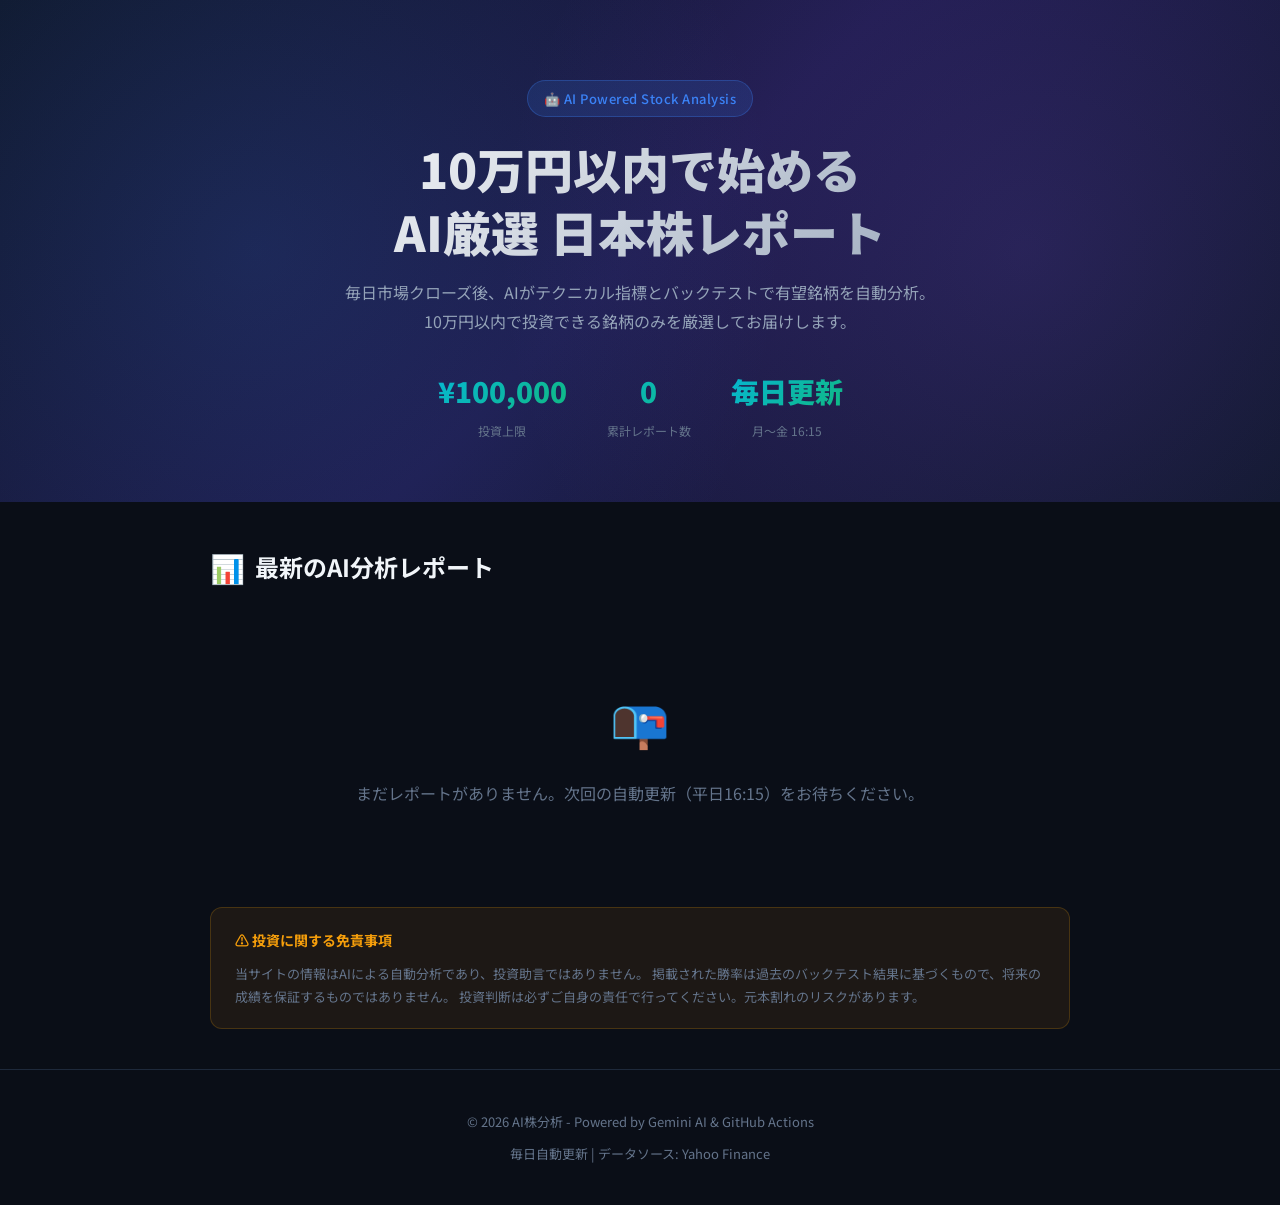
==== docs/index.html @ 30c02475 "Full backup updates for docs/index.html" ====
<!DOCTYPE html>
<html lang="ja">
<head>
    <meta charset="UTF-8">
    <meta name="viewport" content="width=device-width, initial-scale=1.0">
    <title>AI株分析 - 10万円以内で始める日本株投資</title>
    <meta name="description" content="AIが毎日厳選した10万円以内で買える日本株の分析レポート。テクニカル指標とバックテストに基づく有望銘柄を無料で紹介。">
    <link rel="preconnect" href="https://fonts.googleapis.com">
    <link rel="preconnect" href="https://fonts.gstatic.com" crossorigin>
    <link href="https://fonts.googleapis.com/css2?family=Noto+Sans+JP:wght@300;400;500;700;900&display=swap" rel="stylesheet">
    <style>
        :root {
            --bg-primary: #0a0e17;
            --bg-secondary: #111827;
            --bg-card: #1a2332;
            --bg-card-hover: #1f2b3d;
            --accent-blue: #3b82f6;
            --accent-cyan: #06b6d4;
            --accent-green: #10b981;
            --accent-amber: #f59e0b;
            --accent-red: #ef4444;
            --accent-purple: #8b5cf6;
            --text-primary: #f1f5f9;
            --text-secondary: #94a3b8;
            --text-muted: #64748b;
            --border: #1e293b;
            --gradient-1: linear-gradient(135deg, #3b82f6, #8b5cf6);
            --gradient-2: linear-gradient(135deg, #06b6d4, #10b981);
            --gradient-hero: linear-gradient(135deg, #0f172a 0%, #1e1b4b 50%, #0f172a 100%);
        }

        * { margin: 0; padding: 0; box-sizing: border-box; }

        body {
            font-family: 'Noto Sans JP', sans-serif;
            background: var(--bg-primary);
            color: var(--text-primary);
            line-height: 1.8;
            min-height: 100vh;
        }

        /* Hero Section */
        .hero {
            background: var(--gradient-hero);
            padding: 80px 20px 60px;
            text-align: center;
            position: relative;
            overflow: hidden;
        }

        .hero::before {
            content: '';
            position: absolute;
            top: 0; left: 0; right: 0; bottom: 0;
            background:
                radial-gradient(circle at 20% 50%, rgba(59, 130, 246, 0.15) 0%, transparent 50%),
                radial-gradient(circle at 80% 50%, rgba(139, 92, 246, 0.15) 0%, transparent 50%);
            pointer-events: none;
        }

        .hero-content { position: relative; z-index: 1; max-width: 800px; margin: 0 auto; }

        .hero-badge {
            display: inline-block;
            background: rgba(59, 130, 246, 0.15);
            border: 1px solid rgba(59, 130, 246, 0.3);
            color: var(--accent-blue);
            padding: 6px 16px;
            border-radius: 20px;
            font-size: 13px;
            font-weight: 500;
            margin-bottom: 20px;
            letter-spacing: 0.5px;
        }

        .hero h1 {
            font-size: clamp(28px, 5vw, 48px);
            font-weight: 900;
            background: linear-gradient(135deg, #fff, #94a3b8);
            -webkit-background-clip: text;
            -webkit-text-fill-color: transparent;
            margin-bottom: 16px;
            line-height: 1.3;
        }

        .hero p {
            font-size: 16px;
            color: var(--text-secondary);
            max-width: 600px;
            margin: 0 auto 30px;
        }

        .hero-stats {
            display: flex;
            justify-content: center;
            gap: 40px;
            flex-wrap: wrap;
        }

        .hero-stat {
            text-align: center;
        }

        .hero-stat-value {
            font-size: 28px;
            font-weight: 900;
            background: var(--gradient-2);
            -webkit-background-clip: text;
            -webkit-text-fill-color: transparent;
        }

        .hero-stat-label {
            font-size: 12px;
            color: var(--text-muted);
            margin-top: 4px;
        }

        /* Container */
        .container {
            max-width: 900px;
            margin: 0 auto;
            padding: 40px 20px;
        }

        /* Section Title */
        .section-title {
            font-size: 24px;
            font-weight: 700;
            margin-bottom: 24px;
            display: flex;
            align-items: center;
            gap: 10px;
        }

        .section-title .icon {
            font-size: 28px;
        }

        /* Post Card */
        .post-card {
            background: var(--bg-card);
            border: 1px solid var(--border);
            border-radius: 16px;
            padding: 32px;
            margin-bottom: 24px;
            transition: all 0.3s ease;
            position: relative;
            overflow: hidden;
        }

        .post-card::before {
            content: '';
            position: absolute;
            top: 0; left: 0; right: 0;
            height: 3px;
            background: var(--gradient-1);
        }

        .post-card:hover {
            background: var(--bg-card-hover);
            border-color: rgba(59, 130, 246, 0.3);
            transform: translateY(-2px);
            box-shadow: 0 8px 30px rgba(0, 0, 0, 0.3);
        }

        .post-date {
            font-size: 13px;
            color: var(--text-muted);
            margin-bottom: 8px;
        }

        .post-title {
            font-size: 20px;
            font-weight: 700;
            margin-bottom: 16px;
            line-height: 1.4;
        }

        .post-meta {
            display: flex;
            gap: 12px;
            flex-wrap: wrap;
            margin-bottom: 16px;
        }

        .tag {
            display: inline-flex;
            align-items: center;
            gap: 4px;
            padding: 4px 12px;
            border-radius: 8px;
            font-size: 13px;
            font-weight: 500;
        }

        .tag-price {
            background: rgba(16, 185, 129, 0.15);
            color: var(--accent-green);
            border: 1px solid rgba(16, 185, 129, 0.2);
        }

        .tag-winrate {
            background: rgba(59, 130, 246, 0.15);
            color: var(--accent-blue);
            border: 1px solid rgba(59, 130, 246, 0.2);
        }

        .tag-code {
            background: rgba(139, 92, 246, 0.15);
            color: var(--accent-purple);
            border: 1px solid rgba(139, 92, 246, 0.2);
        }

        .post-content {
            color: var(--text-secondary);
            font-size: 15px;
            white-space: pre-wrap;
            line-height: 1.9;
        }

        .post-content h2, .post-content h3 {
            color: var(--text-primary);
            margin: 20px 0 10px;
        }

        /* Data Table */
        .data-grid {
            display: grid;
            grid-template-columns: repeat(auto-fit, minmax(180px, 1fr));
            gap: 12px;
            margin: 16px 0;
        }

        .data-item {
            background: rgba(255,255,255,0.03);
            border: 1px solid var(--border);
            border-radius: 10px;
            padding: 14px;
            text-align: center;
        }

        .data-item-label {
            font-size: 11px;
            color: var(--text-muted);
            text-transform: uppercase;
            letter-spacing: 0.5px;
        }

        .data-item-value {
            font-size: 20px;
            font-weight: 700;
            margin-top: 4px;
        }

        .data-item-value.green { color: var(--accent-green); }
        .data-item-value.blue { color: var(--accent-blue); }
        .data-item-value.amber { color: var(--accent-amber); }
        .data-item-value.red { color: var(--accent-red); }

        /* No post */
        .no-post {
            text-align: center;
            padding: 60px 20px;
            color: var(--text-muted);
        }

        .no-post .icon { font-size: 48px; margin-bottom: 16px; }

        /* Disclaimer */
        .disclaimer {
            background: rgba(245, 158, 11, 0.08);
            border: 1px solid rgba(245, 158, 11, 0.2);
            border-radius: 12px;
            padding: 20px 24px;
            margin-top: 40px;
            font-size: 13px;
            color: var(--text-muted);
            line-height: 1.8;
        }

        .disclaimer-title {
            color: var(--accent-amber);
            font-weight: 700;
            font-size: 14px;
            margin-bottom: 8px;
        }

        /* Footer */
        .footer {
            text-align: center;
            padding: 40px 20px;
            border-top: 1px solid var(--border);
            color: var(--text-muted);
            font-size: 13px;
        }

        /* Responsive */
        @media (max-width: 600px) {
            .hero { padding: 60px 16px 40px; }
            .hero-stats { gap: 24px; }
            .post-card { padding: 20px; }
            .data-grid { grid-template-columns: repeat(2, 1fr); }
        }

        /* Animation */
        @keyframes fadeIn {
            from { opacity: 0; transform: translateY(20px); }
            to { opacity: 1; transform: translateY(0); }
        }
        .post-card { animation: fadeIn 0.5s ease-out; }
    </style>
</head>
<body>
    <section class="hero">
        <div class="hero-content">
            <div class="hero-badge">🤖 AI Powered Stock Analysis</div>
            <h1>10万円以内で始める<br>AI厳選 日本株レポート</h1>
            <p>毎日市場クローズ後、AIがテクニカル指標とバックテストで有望銘柄を自動分析。10万円以内で投資できる銘柄のみを厳選してお届けします。</p>
            <div class="hero-stats">
                <div class="hero-stat">
                    <div class="hero-stat-value">¥100,000</div>
                    <div class="hero-stat-label">投資上限</div>
                </div>
                <div class="hero-stat">
                    <div class="hero-stat-value" id="total-posts">-</div>
                    <div class="hero-stat-label">累計レポート数</div>
                </div>
                <div class="hero-stat">
                    <div class="hero-stat-value">毎日更新</div>
                    <div class="hero-stat-label">月〜金 16:15</div>
                </div>
            </div>
        </div>
    </section>

    <div class="container">
        <div class="section-title">
            <span class="icon">📊</span>
            最新のAI分析レポート
        </div>

        <div id="posts-container">
            <div class="no-post">
                <div class="icon">⏳</div>
                <p>レポートを読み込んでいます...</p>
            </div>
        </div>

        <div class="disclaimer">
            <div class="disclaimer-title">⚠️ 投資に関する免責事項</div>
            当サイトの情報はAIによる自動分析であり、投資助言ではありません。
            掲載された勝率は過去のバックテスト結果に基づくもので、将来の成績を保証するものではありません。
            投資判断は必ずご自身の責任で行ってください。元本割れのリスクがあります。
        </div>
    </div>

    <footer class="footer">
        <p>© 2026 AI株分析 - Powered by Gemini AI & GitHub Actions</p>
        <p style="margin-top: 8px;">毎日自動更新 | データソース: Yahoo Finance</p>
    </footer>

    <script>
    // posts.json からデータを読み込んで表示
    async function loadPosts() {
        const container = document.getElementById('posts-container');
        try {
            const response = await fetch('posts.json');
            if (!response.ok) throw new Error('No posts yet');
            const posts = await response.json();

            document.getElementById('total-posts').textContent = posts.length;

            if (posts.length === 0) {
                container.innerHTML = `
                    <div class="no-post">
                        <div class="icon">📭</div>
                        <p>まだレポートがありません。次回の自動更新をお待ちください。</p>
                    </div>`;
                return;
            }

            container.innerHTML = posts.map(post => `
                <article class="post-card">
                    <div class="post-date">📅 ${post.date}</div>
                    <h2 class="post-title">${post.title}</h2>
                    <div class="post-meta">
                        <span class="tag tag-code">📌 ${post.code}</span>
                        <span class="tag tag-price">💰 ${post.price}円 (100株: ${post.unit_price}円)</span>
                        <span class="tag tag-winrate">📈 勝率: ${post.win_rate}%</span>
                    </div>
                    <div class="data-grid">
                        <div class="data-item">
                            <div class="data-item-label">現在値</div>
                            <div class="data-item-value">${post.price}円</div>
                        </div>
                        <div class="data-item">
                            <div class="data-item-label">買い目標</div>
                            <div class="data-item-value green">${post.buy}円</div>
                        </div>
                        <div class="data-item">
                            <div class="data-item-label">利確目標</div>
                            <div class="data-item-value blue">${post.tp}円</div>
                        </div>
                        <div class="data-item">
                            <div class="data-item-label">損切りライン</div>
                            <div class="data-item-value red">${post.sl}円</div>
                        </div>
                    </div>
                    <div class="post-content">${post.content}</div>
                </article>
            `).join('');
        } catch (e) {
            container.innerHTML = `
                <div class="no-post">
                    <div class="icon">📭</div>
                    <p>まだレポートがありません。次回の自動更新（平日16:15）をお待ちください。</p>
                </div>`;
            document.getElementById('total-posts').textContent = '0';
        }
    }

    loadPosts();
    </script>
</body>
</html>
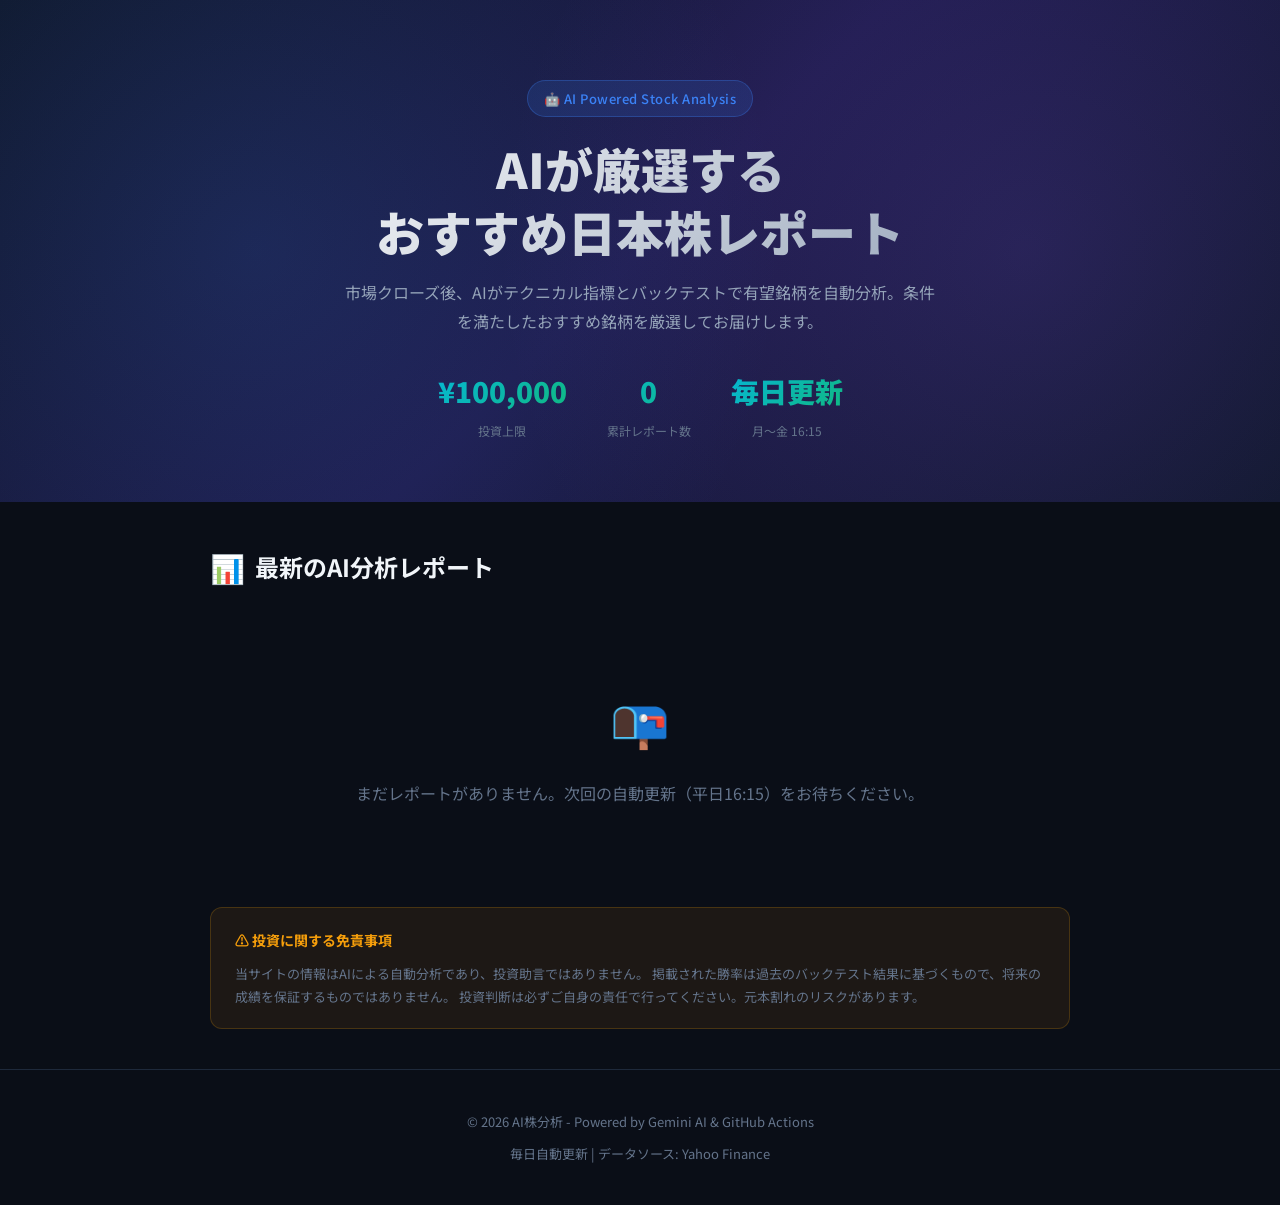
==== commit d0985a73: "fix: 10万円以内の表記を削除しおすすめ銘柄に変更" ====
--- a/docs/index.html
+++ b/docs/index.html
@@ -3,8 +3,8 @@
 <head>
     <meta charset="UTF-8">
     <meta name="viewport" content="width=device-width, initial-scale=1.0">
-    <title>AI株分析 - 10万円以内で始める日本株投資</title>
-    <meta name="description" content="AIが毎日厳選した10万円以内で買える日本株の分析レポート。テクニカル指標とバックテストに基づく有望銘柄を無料で紹介。">
+    <title>AI株分析 - AIが厳選するおすすめ日本株レポート</title>
+    <meta name="description" content="AIが厳選したおすすめ日本株の分析レポート。テクニカル指標とバックテストに基づく有望銘柄を無料で紹介。">
     <link rel="preconnect" href="https://fonts.googleapis.com">
     <link rel="preconnect" href="https://fonts.gstatic.com" crossorigin>
     <link href="https://fonts.googleapis.com/css2?family=Noto+Sans+JP:wght@300;400;500;700;900&display=swap" rel="stylesheet">
@@ -314,8 +314,8 @@
     <section class="hero">
         <div class="hero-content">
             <div class="hero-badge">🤖 AI Powered Stock Analysis</div>
-            <h1>10万円以内で始める<br>AI厳選 日本株レポート</h1>
-            <p>毎日市場クローズ後、AIがテクニカル指標とバックテストで有望銘柄を自動分析。10万円以内で投資できる銘柄のみを厳選してお届けします。</p>
+            <h1>AIが厳選する<br>おすすめ日本株レポート</h1>
+            <p>市場クローズ後、AIがテクニカル指標とバックテストで有望銘柄を自動分析。条件を満たしたおすすめ銘柄を厳選してお届けします。</p>
             <div class="hero-stats">
                 <div class="hero-stat">
                     <div class="hero-stat-value">¥100,000</div>
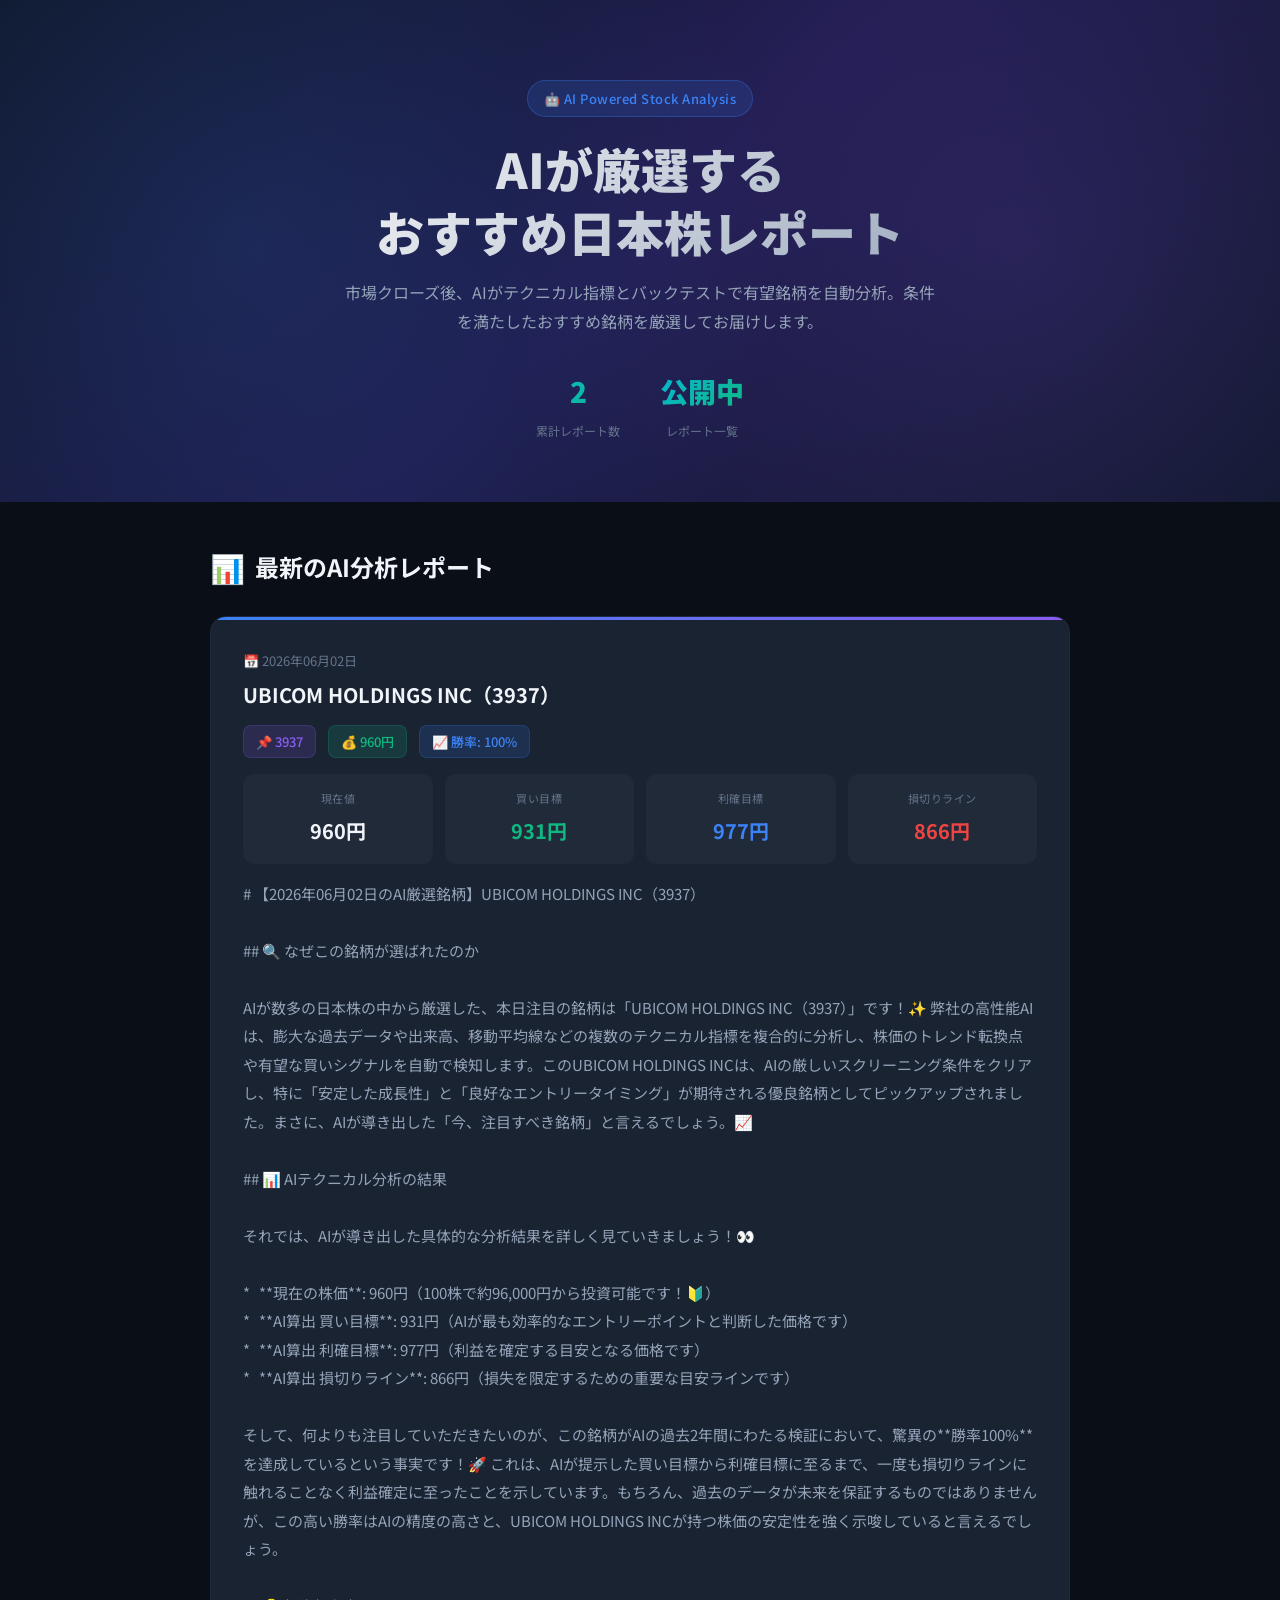
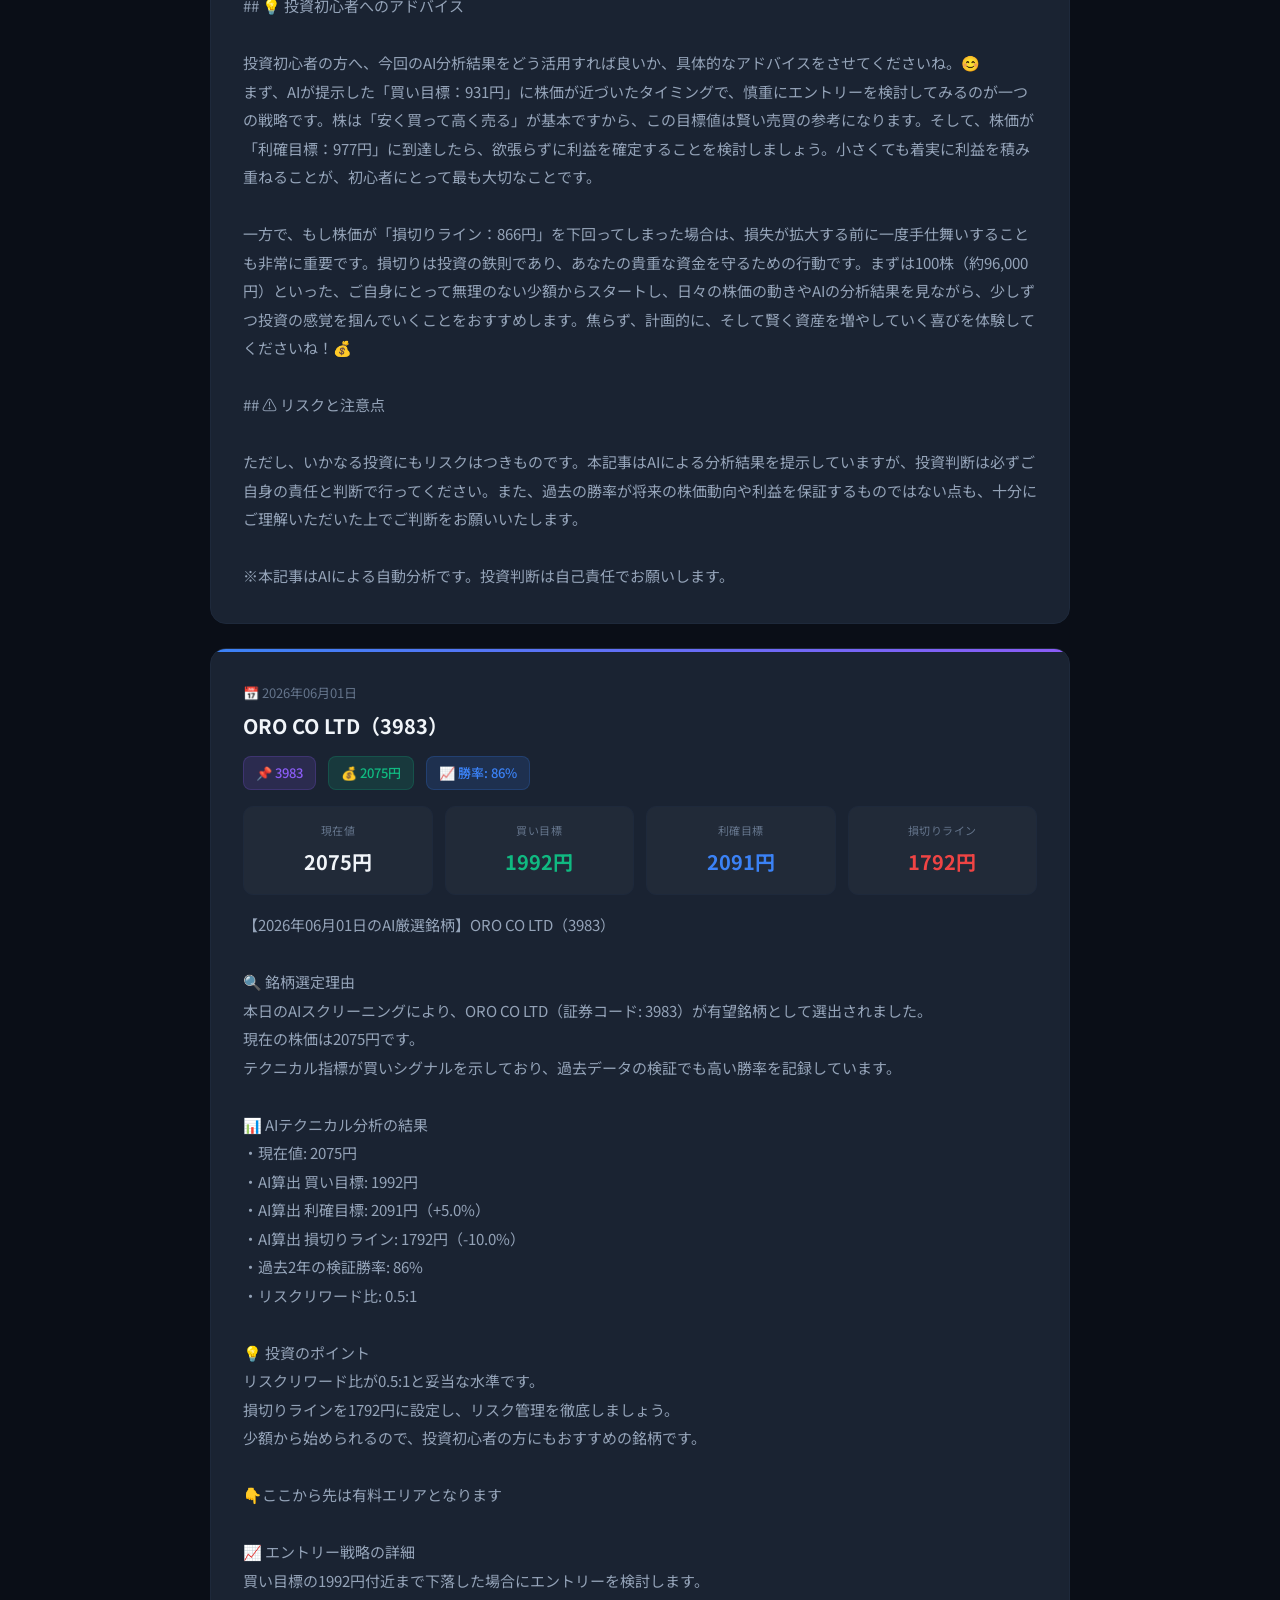
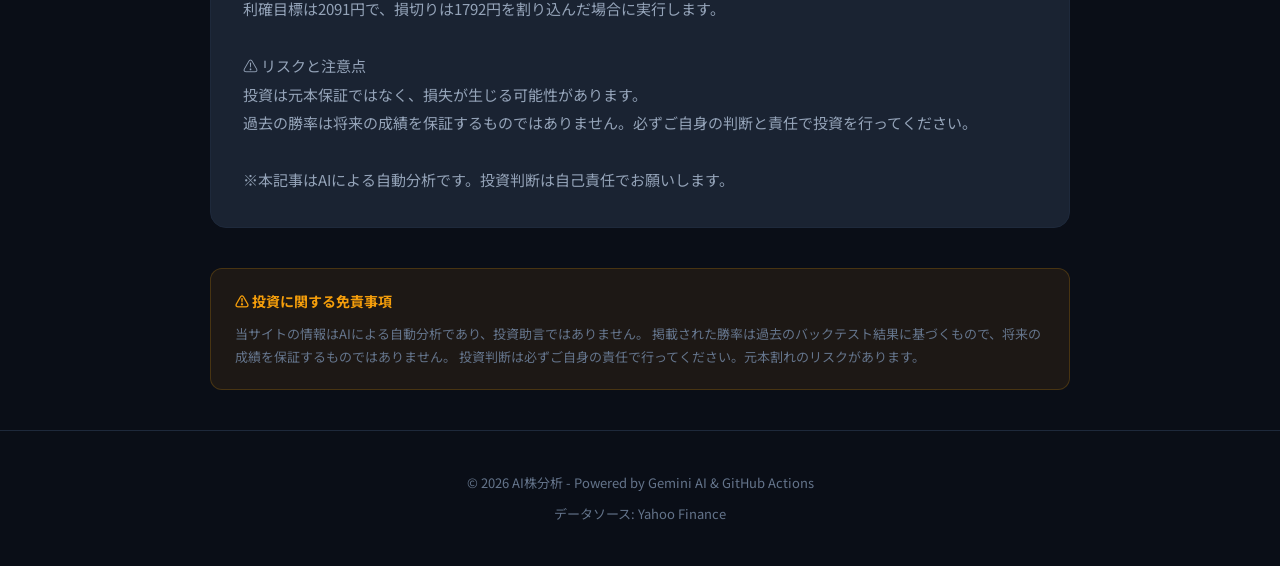
==== commit 523a27f0: "Remove schedule and limit text from homepage" ====
--- a/docs/index.html
+++ b/docs/index.html
@@ -315,22 +315,18 @@
         <div class="hero-content">
             <div class="hero-badge">🤖 AI Powered Stock Analysis</div>
             <h1>AIが厳選する<br>おすすめ日本株レポート</h1>
-            <p>市場クローズ後、AIがテクニカル指標とバックテストで有望銘柄を自動分析。条件を満たしたおすすめ銘柄を厳選してお届けします。</p>
-            <div class="hero-stats">
-                <div class="hero-stat">
-                    <div class="hero-stat-value">¥100,000</div>
-                    <div class="hero-stat-label">投資上限</div>
-                </div>
-                <div class="hero-stat">
-                    <div class="hero-stat-value" id="total-posts">-</div>
-                    <div class="hero-stat-label">累計レポート数</div>
-                </div>
-                <div class="hero-stat">
-                    <div class="hero-stat-value">毎日更新</div>
-                    <div class="hero-stat-label">月〜金 16:15</div>
-                </div>
-            </div>
-        </div>
+            <p>市場クローズ後、AIがテクニカル指標とバックテストで有望銘柄を自動分析。条件を満たしたおすすめ銘柄を厳選してお届けします。</p>
+            <div class="hero-stats">
+                <div class="hero-stat">
+                    <div class="hero-stat-value" id="total-posts">-</div>
+                    <div class="hero-stat-label">累計レポート数</div>
+                </div>
+                <div class="hero-stat">
+                    <div class="hero-stat-value">公開中</div>
+                    <div class="hero-stat-label">レポート一覧</div>
+                </div>
+            </div>
+        </div>
     </section>
 
     <div class="container">
@@ -354,10 +350,10 @@
         </div>
     </div>
 
-    <footer class="footer">
-        <p>© 2026 AI株分析 - Powered by Gemini AI & GitHub Actions</p>
-        <p style="margin-top: 8px;">毎日自動更新 | データソース: Yahoo Finance</p>
-    </footer>
+    <footer class="footer">
+        <p>© 2026 AI株分析 - Powered by Gemini AI & GitHub Actions</p>
+        <p style="margin-top: 8px;">データソース: Yahoo Finance</p>
+    </footer>
 
     <script>
     // posts.json からデータを読み込んで表示
@@ -381,13 +377,13 @@
 
             container.innerHTML = posts.map(post => `
                 <article class="post-card">
-                    <div class="post-date">📅 ${post.date}</div>
-                    <h2 class="post-title">${post.title}</h2>
-                    <div class="post-meta">
-                        <span class="tag tag-code">📌 ${post.code}</span>
-                        <span class="tag tag-price">💰 ${post.price}円 (100株: ${post.unit_price}円)</span>
-                        <span class="tag tag-winrate">📈 勝率: ${post.win_rate}%</span>
-                    </div>
+                    <div class="post-date">📅 ${post.date}</div>
+                    <h2 class="post-title">${post.title}</h2>
+                    <div class="post-meta">
+                        <span class="tag tag-code">📌 ${post.code}</span>
+                        <span class="tag tag-price">💰 ${post.price}円</span>
+                        <span class="tag tag-winrate">📈 勝率: ${post.win_rate}%</span>
+                    </div>
                     <div class="data-grid">
                         <div class="data-item">
                             <div class="data-item-label">現在値</div>
@@ -409,14 +405,14 @@
                     <div class="post-content">${post.content}</div>
                 </article>
             `).join('');
-        } catch (e) {
-            container.innerHTML = `
-                <div class="no-post">
-                    <div class="icon">📭</div>
-                    <p>まだレポートがありません。次回の自動更新（平日16:15）をお待ちください。</p>
-                </div>`;
-            document.getElementById('total-posts').textContent = '0';
-        }
+        } catch (e) {
+            container.innerHTML = `
+                <div class="no-post">
+                    <div class="icon">📭</div>
+                    <p>まだレポートがありません。</p>
+                </div>`;
+            document.getElementById('total-posts').textContent = '0';
+        }
     }
 
     loadPosts();
